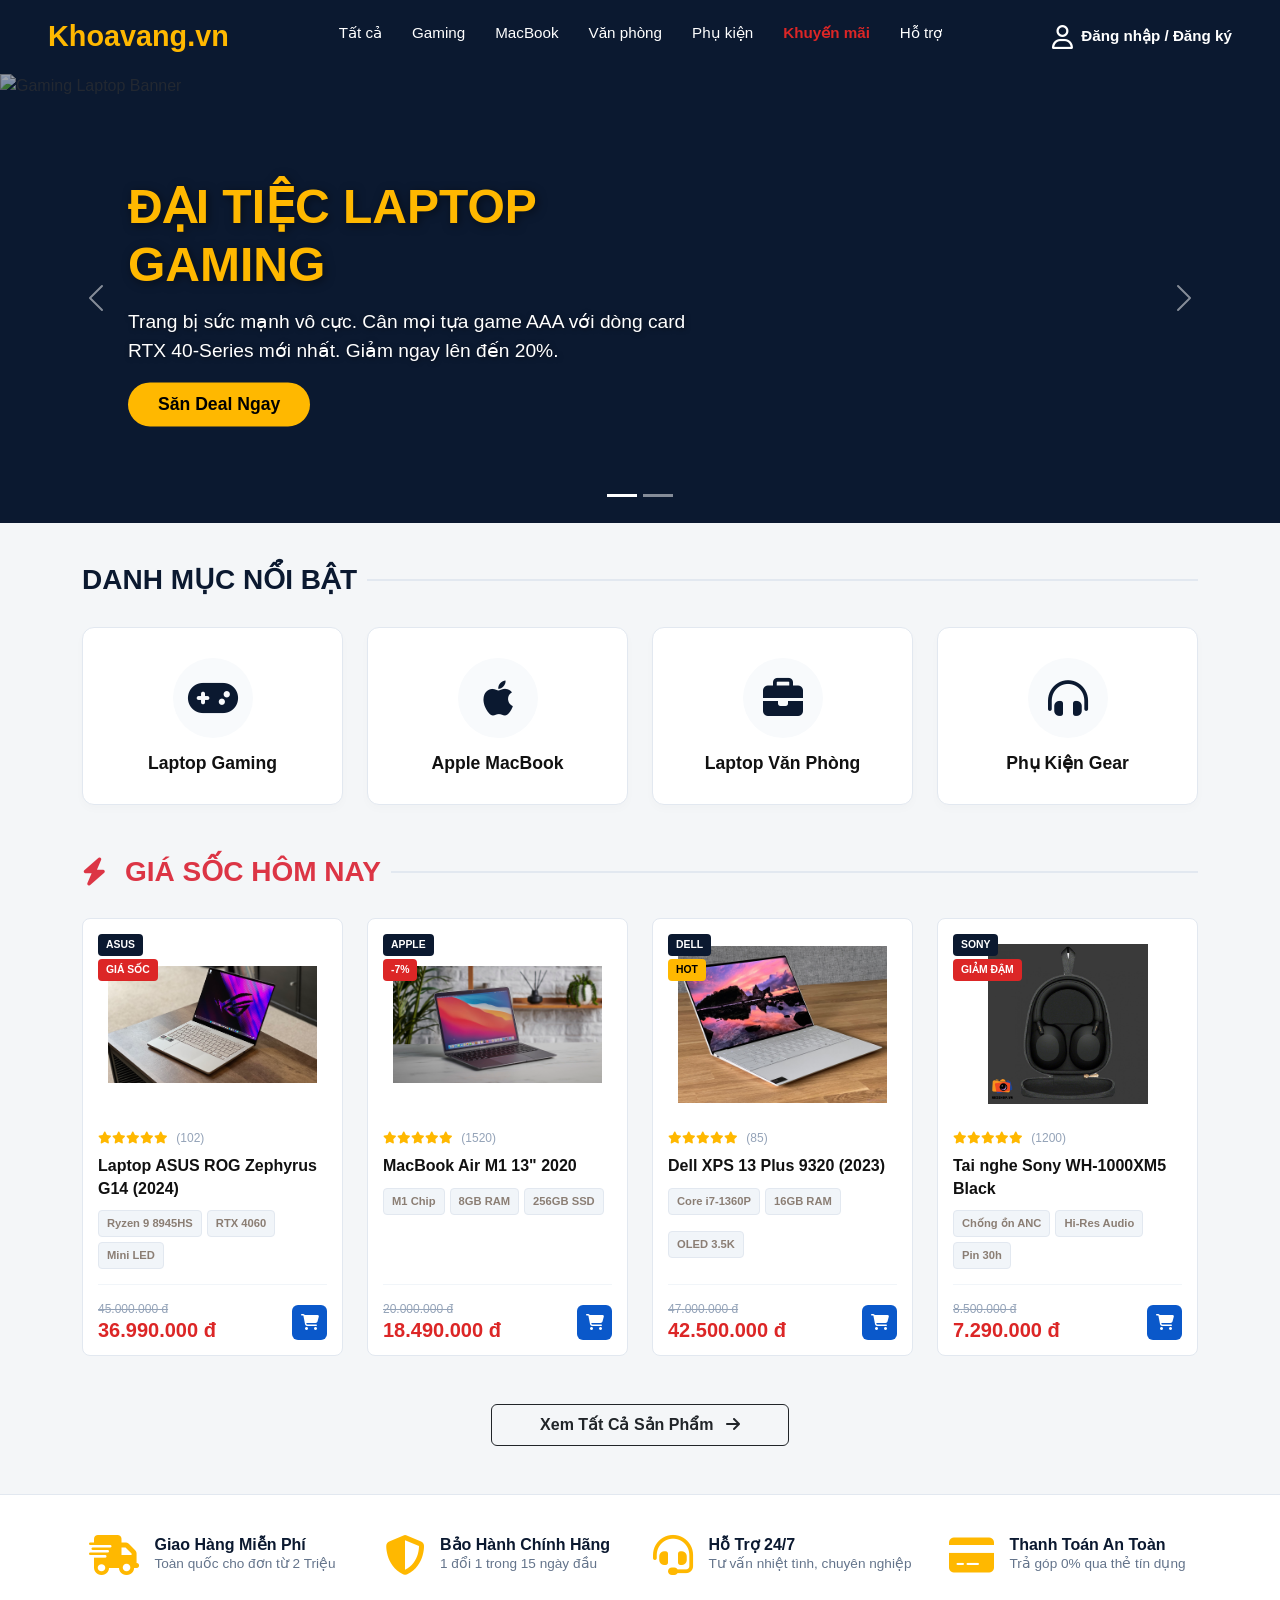
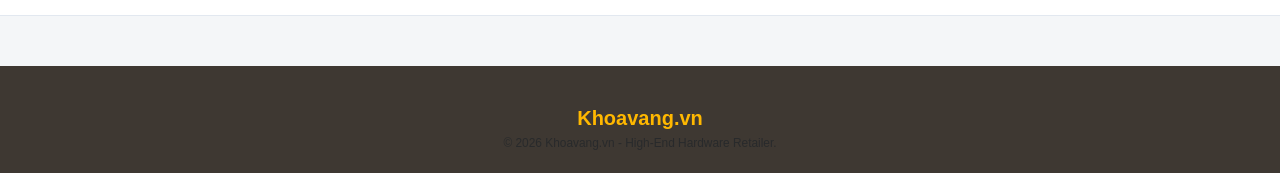
==== templates/index.html @ 19347925 "Hoan thien giao dien trang chu, danh muc, chi tiet san pham, lien he va them cau truc routes" ====
<!DOCTYPE html>
<html lang="vi">
<head>
    <meta charset="UTF-8">
    <meta name="viewport" content="width=device-width, initial-scale=1.0">
    <title>Khoavang.vn - High-End Hardware Retailer</title>
    <!-- Bootstrap 5 CSS -->
    <link href="https://cdn.jsdelivr.net/npm/bootstrap@5.3.0/dist/css/bootstrap.min.css" rel="stylesheet">
    <link rel="stylesheet" href="https://cdnjs.cloudflare.com/ajax/libs/font-awesome/6.4.0/css/all.min.css">
    <style>
        :root {
            --bg-body: #F4F6F8;
            --dark-header: #0B1930;
            --primary-yellow: #FFB800;
            --primary-blue: #0A58CA;
            --red-price: #DC2626; /* Màu đỏ */
            --border-color: #E2E8F0;
        }

        body { background-color: var(--bg-body); font-family: 'Segoe UI', Tahoma, sans-serif; color: #333; }

        /* --- HEADER --- */
        .custom-header { background-color: var(--dark-header); padding: 15px 0; position: sticky; top: 0; z-index: 1000; }
        .logo-text { color: var(--primary-yellow) !important; font-size: 1.8rem; font-weight: 900; text-decoration: none; }
        .header-links a { color: #ffffff !important; text-decoration: none; margin: 0 15px; font-weight: 500; font-size: 0.95rem; cursor: pointer; transition: 0.2s; padding-bottom: 5px; border-bottom: 2px solid transparent;}
        .header-links a:hover, .header-links a.active { color: var(--primary-yellow) !important; border-bottom: 2px solid var(--primary-yellow); }
        
        /* ========================================================================================= */
        /* [CHỈNH MÀU Ở ĐÂY]: Đổi màu chữ Khuyến mãi trên menu. 
           Đang dùng màu đỏ var(--red-price). Bạn có thể đổi thành mã màu khác (VD: #FF0000, #E11D48) */
        .header-links a.link-deal { color: var(--red-price) !important; }
        /* ========================================================================================= */

        .auth-link { color: #ffffff !important; transition: 0.2s; font-size: 0.95rem;}
        .auth-link:hover { color: var(--primary-yellow) !important; }

        /* --- SLIDER BANNER CHÍNH --- */
        .hero-carousel { margin-bottom: 40px; }
        .carousel-item { height: 450px; background-color: var(--dark-header); position: relative; }
        .carousel-item img { width: 100%; height: 100%; object-fit: cover; opacity: 0.6; }
        .carousel-caption-custom { position: absolute; top: 50%; left: 10%; transform: translateY(-50%); color: white; text-align: left; max-width: 600px; z-index: 2; }
        .carousel-caption-custom h2 { font-weight: 900; font-size: 3rem; color: var(--primary-yellow); text-transform: uppercase; margin-bottom: 15px; text-shadow: 2px 2px 10px rgba(0,0,0,0.5); }
        .carousel-caption-custom p { font-size: 1.2rem; margin-bottom: 25px; text-shadow: 1px 1px 5px rgba(0,0,0,0.5); }
        .btn-shop-now { background: var(--primary-yellow); color: #000; font-weight: 800; padding: 12px 30px; border-radius: 30px; text-decoration: none; font-size: 1.1rem; transition: 0.3s; }
        .btn-shop-now:hover { background: #e6a600; box-shadow: 0 5px 15px rgba(255,184,0,0.4); color: #000; }

        /* --- DANH MỤC NỔI BẬT --- */
        .category-section { margin-bottom: 50px; }
        .section-title { font-weight: 900; color: var(--dark-header); margin-bottom: 30px; text-transform: uppercase; display: flex; align-items: center; gap: 10px; }
        .section-title::after { content: ""; flex-grow: 1; height: 2px; background: #e2e8f0; }
        
        .cat-card { background: #fff; border: 1px solid var(--border-color); border-radius: 12px; padding: 30px 15px; text-align: center; transition: 0.3s; display: block; text-decoration: none; color: #111; box-shadow: 0 4px 10px rgba(0,0,0,0.02); }
        .cat-card:hover { transform: translateY(-5px); box-shadow: 0 10px 20px rgba(0,0,0,0.08); border-color: var(--primary-blue); color: var(--primary-blue); }
        .cat-icon { width: 80px; height: 80px; background: #F8FAFC; border-radius: 50%; display: flex; align-items: center; justify-content: center; font-size: 2.5rem; margin: 0 auto 15px auto; color: var(--dark-header); transition: 0.3s; }
        .cat-card:hover .cat-icon { background: var(--primary-blue); color: #fff; }
        .cat-name { font-weight: 800; font-size: 1.1rem; margin: 0; }

        /* --- PRODUCT CARD --- */
        .product-card { background: #fff; border: 1px solid var(--border-color); border-radius: 8px; padding: 15px; transition: all 0.3s; height: 100%; display: flex; flex-direction: column; position: relative; }
        .product-card:hover { transform: translateY(-3px); box-shadow: 0 12px 25px rgba(0,0,0,0.08); border-color: #cbd5e1; }
        .brand-tag { position: absolute; top: 15px; left: 15px; background: var(--dark-header); color: #fff; font-size: 0.65rem; font-weight: 700; padding: 3px 8px; border-radius: 4px; z-index: 2; text-transform: uppercase; }
        .promo-tag { position: absolute; top: 40px; left: 15px; font-size: 0.65rem; font-weight: 800; padding: 3px 8px; border-radius: 4px; z-index: 2; text-transform: uppercase; }
        .tag-sale { background: var(--red-price); color: #fff; }
        .tag-hot { background: var(--primary-yellow); color: #000; }
        .product-img-box { height: 180px; margin-bottom: 15px; padding: 10px; overflow: hidden; }
        .product-img-box a { display: block; width: 100%; height: 100%; }
        .product-img { width: 100%; height: 100%; object-fit: contain; transition: 0.3s; }
        .product-card:hover .product-img { transform: scale(1.05); }
        .rating { font-size: 0.75rem; color: var(--primary-yellow); margin-bottom: 8px; }
        .rating span { color: #94A3B8; margin-left: 5px; }
        .product-name { font-size: 1rem; font-weight: 800; color: #111; margin-bottom: 10px; line-height: 1.4; display: -webkit-box; -webkit-line-clamp: 2; -webkit-box-orient: vertical; overflow: hidden; text-decoration: none; }
        .product-name:hover { color: var(--primary-blue); }
        .specs-tags { display: flex; flex-wrap: wrap; gap: 5px; margin-bottom: 15px; flex-grow: 1; align-items: flex-start; }
        .specs-tags span { background: #F1F5F9; color: #8B7E74; font-size: 0.7rem; font-weight: 600; padding: 4px 8px; border-radius: 4px; border: 1px solid #E2E8F0;}
        .card-bottom { display: flex; justify-content: space-between; align-items: flex-end; border-top: 1px solid #f1f5f9; padding-top: 15px; }
        .price-box { display: flex; flex-direction: column; }
        .price-old { font-size: 0.75rem; color: #94A3B8; text-decoration: line-through; margin-bottom: 2px; }
        .price-current { font-weight: 800; color: var(--red-price); font-size: 1.25rem; line-height: 1; }
        .btn-cart-blue { background: var(--primary-blue); color: #fff; border: none; width: 35px; height: 35px; border-radius: 6px; display: flex; align-items: center; justify-content: center; transition: 0.2s; cursor: pointer;}
        .btn-cart-blue:hover { background: #084298; }

        /* Toast thông báo */
        .toast-custom { position: fixed; top: 80px; right: 20px; background: #16A34A; color: white; padding: 12px 25px; border-radius: 6px; font-weight: bold; box-shadow: 0 5px 15px rgba(0,0,0,0.2); z-index: 9999; transform: translateX(150%); transition: transform 0.3s ease-in-out; }
        .toast-custom.show { transform: translateX(0); }

        /* --- VỀ KHOAVANG & CHÍNH SÁCH --- */
        .features-section { background: #fff; padding: 40px 0; border-top: 1px solid var(--border-color); border-bottom: 1px solid var(--border-color); margin-bottom: 50px; }
        .feature-box { display: flex; align-items: center; justify-content: center; gap: 15px; }
        .feature-box i { font-size: 2.5rem; color: var(--primary-yellow); }
        .feature-box div h5 { font-weight: 800; margin: 0; font-size: 1rem; color: var(--dark-header);}
        .feature-box div p { margin: 0; font-size: 0.85rem; color: #64748B; }

        /* --- FOOTER --- */
        .footer-dark { background-color: #3E3832; color: #e5e7eb; padding: 40px 0 20px 0; font-size: 0.85rem; }
    </style>
</head>
<body>

    <!-- HEADER: ĐÃ GẮN LINK CHUYỂN TRANG SHOP KÈM THAM SỐ CAT -->
    <header class="custom-header">
        <div class="container-fluid px-4 px-lg-5 d-flex justify-content-between align-items-center">
            <a href="index.html" class="logo-text">Khoavang.vn</a>
            <div class="header-links d-none d-lg-flex" id="nav-links">
                <a href="shop.html?cat=all">Tất cả</a>
                <a href="shop.html?cat=gaming">Gaming</a>
                <a href="shop.html?cat=macbook">MacBook</a>
                <a href="shop.html?cat=office">Văn phòng</a>
                <a href="shop.html?cat=accessory">Phụ kiện</a>
                <a href="shop.html?cat=deals" class="link-deal fw-bold">Khuyến mãi</a>
                <a href="contact.html">Hỗ trợ</a> 
            </div>
            
            <div class="d-flex align-items-center">
                <a href="login.html" class="auth-link d-flex align-items-center gap-2 text-decoration-none">
                    <i class="fa-regular fa-user fs-4"></i>
                    <span class="fw-bold d-none d-sm-block">Đăng nhập / Đăng ký</span>
                </a>
            </div>
        </div>
    </header>

    <!-- TOAST THÔNG BÁO -->
    <div class="toast-custom" id="cart-toast">
        <i class="fa-solid fa-check-circle me-2"></i> Đã thêm vào giỏ hàng!
    </div>

    <!-- CAROUSEL BANNERS -->
    <div id="heroCarousel" class="carousel slide hero-carousel" data-bs-ride="carousel">
        <div class="carousel-indicators">
            <button type="button" data-bs-target="#heroCarousel" data-bs-slide-to="0" class="active"></button>
            <button type="button" data-bs-target="#heroCarousel" data-bs-slide-to="1"></button>
        </div>
        <div class="carousel-inner">
            <div class="carousel-item active">
                <img src="https://images.unsplash.com/photo-1598550476439-6847785fcea6?q=80&w=2000&auto=format&fit=crop" alt="Gaming Laptop Banner">
                <div class="carousel-caption-custom">
                    <h2>Đại Tiệc Laptop Gaming</h2>
                    <p>Trang bị sức mạnh vô cực. Cân mọi tựa game AAA với dòng card RTX 40-Series mới nhất. Giảm ngay lên đến 20%.</p>
                    <a href="shop.html?cat=deals" class="btn-shop-now">Săn Deal Ngay</a>
                </div>
            </div>
            <div class="carousel-item">
                <img src="https://images.unsplash.com/photo-1611186871348-b1ce696e52c9?q=80&w=2000&auto=format&fit=crop" alt="MacBook Banner">
                <div class="carousel-caption-custom">
                    <h2>Khai Phóng Đam Mê Sáng Tạo</h2>
                    <p>Sở hữu MacBook Pro M3 Max và các dòng máy trạm cao cấp dành cho doanh nhân và dân thiết kế chuyên nghiệp.</p>
                    <a href="shop.html?cat=macbook" class="btn-shop-now">Xem Chi Tiết</a>
                </div>
            </div>
        </div>
        <button class="carousel-control-prev" type="button" data-bs-target="#heroCarousel" data-bs-slide="prev">
            <span class="carousel-control-prev-icon"></span>
        </button>
        <button class="carousel-control-next" type="button" data-bs-target="#heroCarousel" data-bs-slide="next">
            <span class="carousel-control-next-icon"></span>
        </button>
    </div>

    <div class="container mb-5">
        
        <!-- DANH MỤC NỔI BẬT: ĐÃ GẮN LINK CHUYỂN TRANG -->
        <div class="category-section">
            <h3 class="section-title">Danh Mục Nổi Bật</h3>
            <div class="row g-4">
                <div class="col-6 col-md-3">
                    <a href="shop.html?cat=gaming" class="cat-card">
                        <div class="cat-icon"><i class="fa-solid fa-gamepad"></i></div>
                        <h4 class="cat-name">Laptop Gaming</h4>
                    </a>
                </div>
                <div class="col-6 col-md-3">
                    <a href="shop.html?cat=macbook" class="cat-card">
                        <div class="cat-icon"><i class="fa-brands fa-apple"></i></div>
                        <h4 class="cat-name">Apple MacBook</h4>
                    </a>
                </div>
                <div class="col-6 col-md-3">
                    <a href="shop.html?cat=office" class="cat-card">
                        <div class="cat-icon"><i class="fa-solid fa-briefcase"></i></div>
                        <h4 class="cat-name">Laptop Văn Phòng</h4>
                    </a>
                </div>
                <div class="col-6 col-md-3">
                    <a href="shop.html?cat=accessory" class="cat-card">
                        <div class="cat-icon"><i class="fa-solid fa-headphones-simple"></i></div>
                        <h4 class="cat-name">Phụ Kiện Gear</h4>
                    </a>
                </div>
            </div>
        </div>

        <!-- SẢN PHẨM KHUYẾN MÃI -->
        <div class="hot-deals-section">
            <h3 class="section-title text-danger"><i class="fa-solid fa-bolt me-2"></i> Giá Sốc Hôm Nay</h3>
            <div class="row row-cols-1 row-cols-sm-2 row-cols-md-3 row-cols-xl-4 g-4" id="home-deals-grid">
                <!-- Javascript sẽ tự động điền 4 sản phẩm hot vào đây -->
            </div>
            
            <div class="text-center mt-5">
                <a href="shop.html?cat=all" class="btn btn-outline-dark fw-bold px-5 py-2">Xem Tất Cả Sản Phẩm <i class="fa-solid fa-arrow-right ms-2"></i></a>
            </div>
        </div>

    </div>

    <!-- CAM KẾT / CHÍNH SÁCH -->
    <div class="features-section">
        <div class="container">
            <div class="row g-4">
                <div class="col-md-3">
                    <div class="feature-box">
                        <i class="fa-solid fa-truck-fast"></i>
                        <div>
                            <h5>Giao Hàng Miễn Phí</h5>
                            <p>Toàn quốc cho đơn từ 2 Triệu</p>
                        </div>
                    </div>
                </div>
                <div class="col-md-3">
                    <div class="feature-box">
                        <i class="fa-solid fa-shield-halved"></i>
                        <div>
                            <h5>Bảo Hành Chính Hãng</h5>
                            <p>1 đổi 1 trong 15 ngày đầu</p>
                        </div>
                    </div>
                </div>
                <div class="col-md-3">
                    <div class="feature-box">
                        <i class="fa-solid fa-headset"></i>
                        <div>
                            <h5>Hỗ Trợ 24/7</h5>
                            <p>Tư vấn nhiệt tình, chuyên nghiệp</p>
                        </div>
                    </div>
                </div>
                <div class="col-md-3">
                    <div class="feature-box">
                        <i class="fa-solid fa-credit-card"></i>
                        <div>
                            <h5>Thanh Toán An Toàn</h5>
                            <p>Trả góp 0% qua thẻ tín dụng</p>
                        </div>
                    </div>
                </div>
            </div>
        </div>
    </div>

    <!-- FOOTER -->
    <footer class="footer-dark text-center">
        <div class="container">
            <h5 style="color: var(--primary-yellow); font-weight: 800; margin-bottom: 5px;">Khoavang.vn</h5>
            <p class="small text-muted mb-0">© 2026 Khoavang.vn - High-End Hardware Retailer.</p>
        </div>
    </footer>

    <!-- Bootstrap JS -->
    <script src="https://cdn.jsdelivr.net/npm/bootstrap@5.3.0/dist/js/bootstrap.bundle.min.js"></script>

    <!-- SCRIPT -->
    <script>
        const homeFeaturedProducts = [
            { id: 2, brand: 'ASUS', name: 'Laptop ASUS ROG Zephyrus G14 (2024)', img: 'rogg14.jpg', price: 36990000, oldPrice: 45000000, specs: ['Ryzen 9 8945HS', 'RTX 4060', 'Mini LED'], rating: 5, reviews: 102, tagClass: 'tag-sale', tagText: 'GIÁ SỐC' },
            { id: 10, brand: 'Apple', name: 'MacBook Air M1 13" 2020', img: 'mac-air-m1.jpg', price: 18490000, oldPrice: 20000000, specs: ['M1 Chip', '8GB RAM', '256GB SSD'], rating: 5, reviews: 1520, tagClass: 'tag-sale', tagText: '-7%' },
            { id: 14, brand: 'Dell', name: 'Dell XPS 13 Plus 9320 (2023)', img: 'dell-xps13.jpg', price: 42500000, oldPrice: 47000000, specs: ['Core i7-1360P', '16GB RAM', 'OLED 3.5K'], rating: 5, reviews: 85, tagClass: 'tag-hot', tagText: 'HOT' },
            { id: 28, brand: 'Sony', name: 'Tai nghe Sony WH-1000XM5 Black', img: 'sonyWH.jpg', price: 7290000, oldPrice: 8500000, specs: ['Chống ồn ANC', 'Hi-Res Audio', 'Pin 30h'], rating: 5, reviews: 1200, tagClass: 'tag-sale', tagText: 'GIẢM ĐẬM' }
        ];

        function renderHomeDeals() {
            const grid = document.getElementById('home-deals-grid');
            grid.innerHTML = '';

            homeFeaturedProducts.forEach(p => {
                let specsHTML = p.specs.map(s => `<span>${s}</span>`).join('');
                let oldPriceHTML = p.oldPrice ? `<div class="price-old">${p.oldPrice.toLocaleString('vi-VN')} đ</div>` : '<div class="price-old" style="visibility:hidden">0 đ</div>';
                
                let cardHTML = `
                    <div class="col">
                        <div class="product-card">
                            <div class="brand-tag">${p.brand}</div>
                            <div class="promo-tag ${p.tagClass}">${p.tagText}</div>
                            <div class="product-img-box">
                                <a href="product-detail.html?id=${p.id}">
                                    <img src="/static/img/${p.img}" class="product-img" alt="${p.name}">
                                </a>
                            </div>
                            <div class="rating">
                                <i class="fa-solid fa-star"></i><i class="fa-solid fa-star"></i><i class="fa-solid fa-star"></i><i class="fa-solid fa-star"></i><i class="fa-solid fa-star"></i>
                                <span>(${p.reviews})</span>
                            </div>
                            <a href="product-detail.html?id=${p.id}" class="product-name">${p.name}</a>
                            <div class="specs-tags">${specsHTML}</div>
                            <div class="card-bottom">
                                <div class="price-box">
                                    ${oldPriceHTML}
                                    <div class="price-current">${p.price.toLocaleString('vi-VN')} đ</div>
                                </div>
                                <button class="btn-cart-blue" title="Thêm vào giỏ hàng" onclick="addFromHome(${p.id})"><i class="fa-solid fa-cart-shopping"></i></button>
                            </div>
                        </div>
                    </div>
                `;
                grid.innerHTML += cardHTML;
            });
        }

        window.onload = function() {
            renderHomeDeals();
        };
    </script>
</body>
</html>
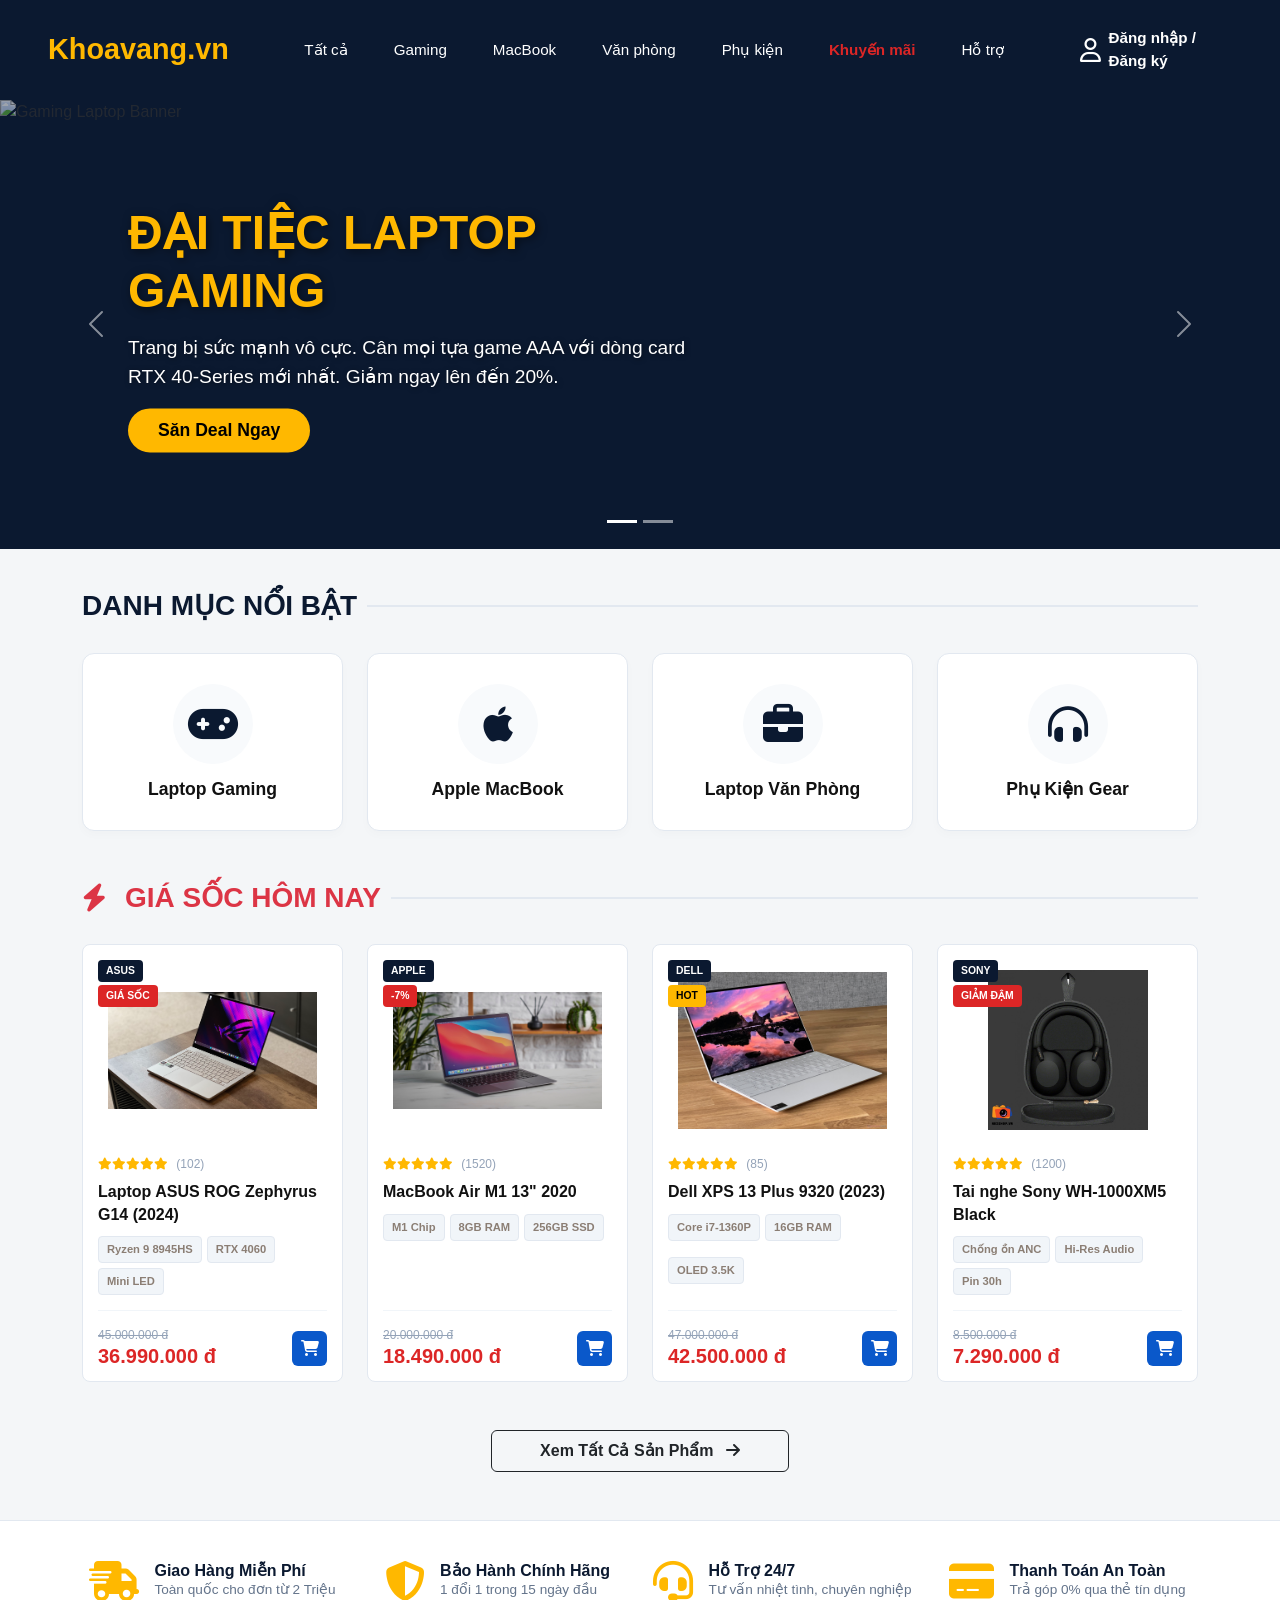
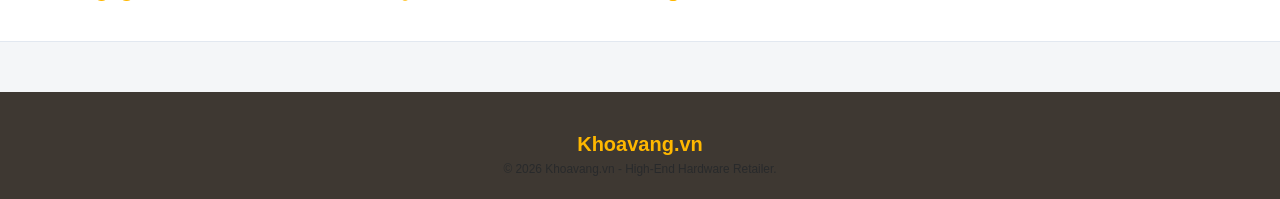
==== commit c5db86a7: "Initial commit - Đẩy code lần đầu" ====
--- a/templates/index.html
+++ b/templates/index.html
@@ -4,7 +4,6 @@
     <meta charset="UTF-8">
     <meta name="viewport" content="width=device-width, initial-scale=1.0">
     <title>Khoavang.vn - High-End Hardware Retailer</title>
-    <!-- Bootstrap 5 CSS -->
     <link href="https://cdn.jsdelivr.net/npm/bootstrap@5.3.0/dist/css/bootstrap.min.css" rel="stylesheet">
     <link rel="stylesheet" href="https://cdnjs.cloudflare.com/ajax/libs/font-awesome/6.4.0/css/all.min.css">
     <style>
@@ -25,14 +24,22 @@
         .header-links a { color: #ffffff !important; text-decoration: none; margin: 0 15px; font-weight: 500; font-size: 0.95rem; cursor: pointer; transition: 0.2s; padding-bottom: 5px; border-bottom: 2px solid transparent;}
         .header-links a:hover, .header-links a.active { color: var(--primary-yellow) !important; border-bottom: 2px solid var(--primary-yellow); }
         
-        /* ========================================================================================= */
-        /* [CHỈNH MÀU Ở ĐÂY]: Đổi màu chữ Khuyến mãi trên menu. 
-           Đang dùng màu đỏ var(--red-price). Bạn có thể đổi thành mã màu khác (VD: #FF0000, #E11D48) */
+        /* [CHỈNH MÀU Ở ĐÂY]: Đổi màu chữ Khuyến mãi trên menu */
         .header-links a.link-deal { color: var(--red-price) !important; }
-        /* ========================================================================================= */
 
         .auth-link { color: #ffffff !important; transition: 0.2s; font-size: 0.95rem;}
         .auth-link:hover { color: var(--primary-yellow) !important; }
+
+        /* --- CSS CHO MENU TRƯỢT (OFFCANVAS) TRÊN MOBILE --- */
+        @media (max-width: 991px) {
+            /* Giới hạn độ rộng của menu trượt ở mức 60% màn hình */
+            .offcanvas.offcanvas-end {
+                width: 60% !important; /* Bạn có thể đổi thành 50% hoặc 250px tùy ý thích */
+            }
+            
+            .header-links a { margin: 10px 0; padding-bottom: 5px; display: block; font-size: 1.1rem; border-bottom: 1px solid rgba(255,255,255,0.05);}
+            .header-links a:hover, .header-links a.active { border-bottom: 1px solid var(--primary-yellow); color: var(--primary-yellow) !important; }
+        }
 
         /* --- SLIDER BANNER CHÍNH --- */
         .hero-carousel { margin-bottom: 40px; }
@@ -96,35 +103,46 @@
 </head>
 <body>
 
-    <!-- HEADER: ĐÃ GẮN LINK CHUYỂN TRANG SHOP KÈM THAM SỐ CAT -->
     <header class="custom-header">
-        <div class="container-fluid px-4 px-lg-5 d-flex justify-content-between align-items-center">
-            <a href="index.html" class="logo-text">Khoavang.vn</a>
-            <div class="header-links d-none d-lg-flex" id="nav-links">
-                <a href="shop.html?cat=all">Tất cả</a>
-                <a href="shop.html?cat=gaming">Gaming</a>
-                <a href="shop.html?cat=macbook">MacBook</a>
-                <a href="shop.html?cat=office">Văn phòng</a>
-                <a href="shop.html?cat=accessory">Phụ kiện</a>
-                <a href="shop.html?cat=deals" class="link-deal fw-bold">Khuyến mãi</a>
-                <a href="contact.html">Hỗ trợ</a> 
-            </div>
+        <nav class="navbar navbar-expand-lg navbar-dark container-fluid px-4 px-lg-5">
+            <a href="index.html" class="navbar-brand logo-text m-0">Khoavang.vn</a>
             
-            <div class="d-flex align-items-center">
-                <a href="login.html" class="auth-link d-flex align-items-center gap-2 text-decoration-none">
-                    <i class="fa-regular fa-user fs-4"></i>
-                    <span class="fw-bold d-none d-sm-block">Đăng nhập / Đăng ký</span>
-                </a>
-            </div>
-        </div>
+            <button class="navbar-toggler border-0" type="button" data-bs-toggle="offcanvas" data-bs-target="#offcanvasRightMenu" aria-controls="offcanvasRightMenu" aria-expanded="false" aria-label="Toggle navigation">
+                <span class="navbar-toggler-icon"></span>
+            </button>
+            
+            <div class="offcanvas offcanvas-end" tabindex="-1" id="offcanvasRightMenu" aria-labelledby="offcanvasRightMenuLabel" style="background-color: var(--dark-header);">
+                <div class="offcanvas-header border-bottom border-secondary d-lg-none">
+                    <h5 class="offcanvas-title logo-text m-0" id="offcanvasRightMenuLabel">Khoavang.vn</h5>
+                    <button type="button" class="btn-close btn-close-white" data-bs-dismiss="offcanvas" aria-label="Close"></button>
+                </div>
+                
+                <div class="offcanvas-body align-items-center">
+                    <div class="header-links navbar-nav mx-auto text-start gap-1 gap-lg-0 w-100 justify-content-lg-center mt-3 mt-lg-0">
+                        <a href="shop.html?cat=all" class="nav-link">Tất cả</a>
+                        <a href="shop.html?cat=gaming" class="nav-link">Gaming</a>
+                        <a href="shop.html?cat=macbook" class="nav-link">MacBook</a>
+                        <a href="shop.html?cat=office" class="nav-link">Văn phòng</a>
+                        <a href="shop.html?cat=accessory" class="nav-link">Phụ kiện</a>
+                        <a href="shop.html?cat=deals" class="nav-link link-deal fw-bold">Khuyến mãi</a>
+                        <a href="contact.html" class="nav-link">Hỗ trợ</a> 
+                    </div>
+                    
+                    <div class="d-flex justify-content-start justify-content-lg-end mt-4 mt-lg-0 pb-3 pb-lg-0">
+                        <a href="login.html" class="auth-link d-flex align-items-center gap-2 text-decoration-none">
+                            <i class="fa-regular fa-user fs-4"></i>
+                            <span class="fw-bold">Đăng nhập / Đăng ký</span>
+                        </a>
+                    </div>
+                </div>
+            </div>
+        </nav>
     </header>
 
-    <!-- TOAST THÔNG BÁO -->
     <div class="toast-custom" id="cart-toast">
         <i class="fa-solid fa-check-circle me-2"></i> Đã thêm vào giỏ hàng!
     </div>
 
-    <!-- CAROUSEL BANNERS -->
     <div id="heroCarousel" class="carousel slide hero-carousel" data-bs-ride="carousel">
         <div class="carousel-indicators">
             <button type="button" data-bs-target="#heroCarousel" data-bs-slide-to="0" class="active"></button>
@@ -158,7 +176,6 @@
 
     <div class="container mb-5">
         
-        <!-- DANH MỤC NỔI BẬT: ĐÃ GẮN LINK CHUYỂN TRANG -->
         <div class="category-section">
             <h3 class="section-title">Danh Mục Nổi Bật</h3>
             <div class="row g-4">
@@ -189,12 +206,10 @@
             </div>
         </div>
 
-        <!-- SẢN PHẨM KHUYẾN MÃI -->
         <div class="hot-deals-section">
             <h3 class="section-title text-danger"><i class="fa-solid fa-bolt me-2"></i> Giá Sốc Hôm Nay</h3>
             <div class="row row-cols-1 row-cols-sm-2 row-cols-md-3 row-cols-xl-4 g-4" id="home-deals-grid">
-                <!-- Javascript sẽ tự động điền 4 sản phẩm hot vào đây -->
-            </div>
+                </div>
             
             <div class="text-center mt-5">
                 <a href="shop.html?cat=all" class="btn btn-outline-dark fw-bold px-5 py-2">Xem Tất Cả Sản Phẩm <i class="fa-solid fa-arrow-right ms-2"></i></a>
@@ -203,7 +218,6 @@
 
     </div>
 
-    <!-- CAM KẾT / CHÍNH SÁCH -->
     <div class="features-section">
         <div class="container">
             <div class="row g-4">
@@ -247,7 +261,6 @@
         </div>
     </div>
 
-    <!-- FOOTER -->
     <footer class="footer-dark text-center">
         <div class="container">
             <h5 style="color: var(--primary-yellow); font-weight: 800; margin-bottom: 5px;">Khoavang.vn</h5>
@@ -255,10 +268,8 @@
         </div>
     </footer>
 
-    <!-- Bootstrap JS -->
     <script src="https://cdn.jsdelivr.net/npm/bootstrap@5.3.0/dist/js/bootstrap.bundle.min.js"></script>
 
-    <!-- SCRIPT -->
     <script>
         const homeFeaturedProducts = [
             { id: 2, brand: 'ASUS', name: 'Laptop ASUS ROG Zephyrus G14 (2024)', img: 'rogg14.jpg', price: 36990000, oldPrice: 45000000, specs: ['Ryzen 9 8945HS', 'RTX 4060', 'Mini LED'], rating: 5, reviews: 102, tagClass: 'tag-sale', tagText: 'GIÁ SỐC' },
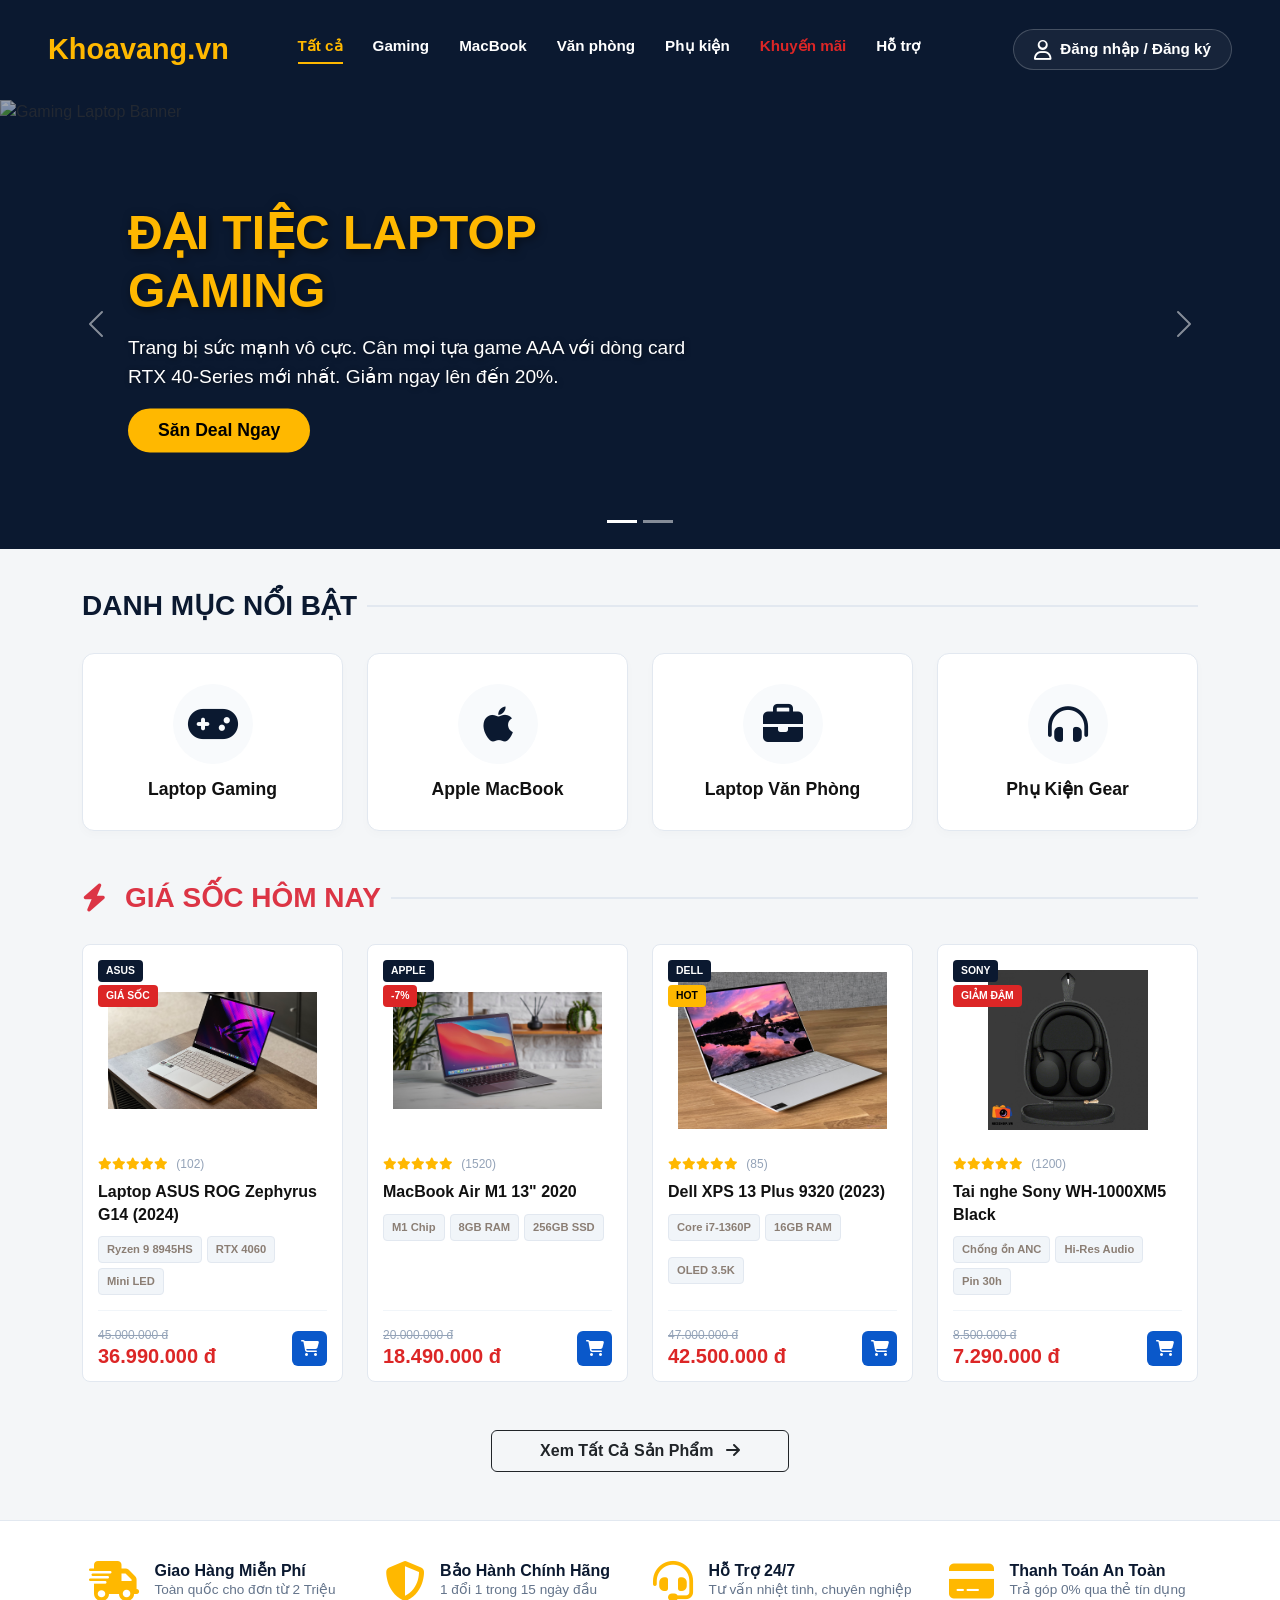
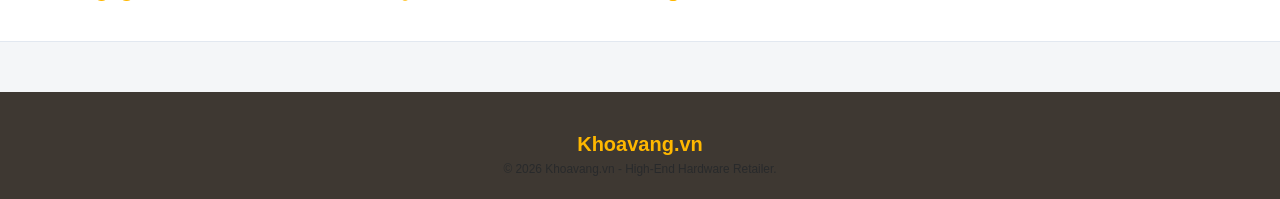
==== commit b3c7f2cb: "Khoi tao du an ban dau" ====
--- a/templates/index.html
+++ b/templates/index.html
@@ -12,33 +12,90 @@
             --dark-header: #0B1930;
             --primary-yellow: #FFB800;
             --primary-blue: #0A58CA;
-            --red-price: #DC2626; /* Màu đỏ */
+            --red-price: #DC2626; 
             --border-color: #E2E8F0;
         }
 
+        
         body { background-color: var(--bg-body); font-family: 'Segoe UI', Tahoma, sans-serif; color: #333; }
 
         /* --- HEADER --- */
         .custom-header { background-color: var(--dark-header); padding: 15px 0; position: sticky; top: 0; z-index: 1000; }
         .logo-text { color: var(--primary-yellow) !important; font-size: 1.8rem; font-weight: 900; text-decoration: none; }
-        .header-links a { color: #ffffff !important; text-decoration: none; margin: 0 15px; font-weight: 500; font-size: 0.95rem; cursor: pointer; transition: 0.2s; padding-bottom: 5px; border-bottom: 2px solid transparent;}
+        
+        /* GIAO DIỆN PC: Chống rớt dòng, dàn ngang */
+        .header-links a { 
+            color: #ffffff !important; 
+            text-decoration: none; 
+            margin: 0 15px; 
+            font-weight: 600; 
+            font-size: 0.95rem; 
+            cursor: pointer; 
+            transition: 0.2s; 
+            padding-bottom: 5px; 
+            border-bottom: 2px solid transparent;
+            white-space: nowrap !important; 
+        }
+        
         .header-links a:hover, .header-links a.active { color: var(--primary-yellow) !important; border-bottom: 2px solid var(--primary-yellow); }
-        
-        /* [CHỈNH MÀU Ở ĐÂY]: Đổi màu chữ Khuyến mãi trên menu */
         .header-links a.link-deal { color: var(--red-price) !important; }
 
-        .auth-link { color: #ffffff !important; transition: 0.2s; font-size: 0.95rem;}
-        .auth-link:hover { color: var(--primary-yellow) !important; }
-
-        /* --- CSS CHO MENU TRƯỢT (OFFCANVAS) TRÊN MOBILE --- */
+        /* --- NÚT ĐĂNG NHẬP --- */
+        .auth-btn { 
+            color: #ffffff !important; 
+            font-size: 0.95rem;
+            border: 1px solid rgba(255, 255, 255, 0.2);
+            padding: 8px 20px;
+            border-radius: 50px;
+            background: rgba(255, 255, 255, 0.05);
+            white-space: nowrap; 
+            transition: all 0.3s ease;
+        }
+        .auth-btn:hover { 
+            color: var(--primary-yellow) !important; 
+            border-color: var(--primary-yellow);
+            background: rgba(255, 184, 0, 0.1);
+            transform: translateY(-2px); 
+            box-shadow: 0 4px 12px rgba(255, 184, 0, 0.15);
+        }
+
+        /* =========================================================
+           ĐÃ FIX: CSS CHO MENU TRƯỢT (OFFCANVAS) TRÊN MOBILE 
+           Giống hệt cấu trúc của shop.html (Căn trái, tràn viền)
+           ========================================================= */
         @media (max-width: 991px) {
-            /* Giới hạn độ rộng của menu trượt ở mức 60% màn hình */
             .offcanvas.offcanvas-end {
-                width: 60% !important; /* Bạn có thể đổi thành 50% hoặc 250px tùy ý thích */
+                width: 280px !important; 
+            }
+            .offcanvas-body {
+                padding: 15px 25px !important; /* Căn lề 2 bên cho đẹp */
+            }
+            .header-links {
+                width: 100%; /* Đảm bảo menu chiếm full chiều ngang */
+            }
+            .header-links a { 
+                margin: 0 !important; /* Xóa margin cũ của PC */
+                padding: 15px 0 !important; /* Tăng khoảng cách trên dưới để dễ bấm */
+                display: block; 
+                width: 100%; 
+                text-align: left !important; /* Ép chữ canh trái */
+                font-size: 1.05rem; 
+                border-bottom: 1px solid rgba(255,255,255,0.05) !important; /* Vạch kẻ mỏng phân cách */
+                white-space: normal !important; 
+            }
+            .header-links a:hover, .header-links a.active { 
+                color: var(--primary-yellow) !important; 
+                /* Xóa gạch chân màu vàng dày của PC, chỉ đổi màu chữ cho tinh tế */
             }
             
-            .header-links a { margin: 10px 0; padding-bottom: 5px; display: block; font-size: 1.1rem; border-bottom: 1px solid rgba(255,255,255,0.05);}
-            .header-links a:hover, .header-links a.active { border-bottom: 1px solid var(--primary-yellow); color: var(--primary-yellow) !important; }
+            .auth-btn { 
+                justify-content: center; 
+                width: 100%; 
+                white-space: normal; 
+                font-size: 1rem; 
+                padding: 12px; 
+                margin-top: 20px; 
+            } 
         }
 
         /* --- SLIDER BANNER CHÍNH --- */
@@ -117,20 +174,21 @@
                     <button type="button" class="btn-close btn-close-white" data-bs-dismiss="offcanvas" aria-label="Close"></button>
                 </div>
                 
-                <div class="offcanvas-body align-items-center">
-                    <div class="header-links navbar-nav mx-auto text-start gap-1 gap-lg-0 w-100 justify-content-lg-center mt-3 mt-lg-0">
-                        <a href="shop.html?cat=all" class="nav-link">Tất cả</a>
-                        <a href="shop.html?cat=gaming" class="nav-link">Gaming</a>
-                        <a href="shop.html?cat=macbook" class="nav-link">MacBook</a>
-                        <a href="shop.html?cat=office" class="nav-link">Văn phòng</a>
-                        <a href="shop.html?cat=accessory" class="nav-link">Phụ kiện</a>
-                        <a href="shop.html?cat=deals" class="nav-link link-deal fw-bold">Khuyến mãi</a>
-                        <a href="contact.html" class="nav-link">Hỗ trợ</a> 
-                    </div>
+                <div class="offcanvas-body d-flex flex-column flex-lg-row align-items-lg-center w-100">
                     
-                    <div class="d-flex justify-content-start justify-content-lg-end mt-4 mt-lg-0 pb-3 pb-lg-0">
-                        <a href="login.html" class="auth-link d-flex align-items-center gap-2 text-decoration-none">
-                            <i class="fa-regular fa-user fs-4"></i>
+                    <div class="header-links w-100 d-flex flex-column flex-lg-row mx-auto text-start justify-content-lg-center mt-3 mt-lg-0">
+                        <a href="shop.html?cat=all" class="active">Tất cả</a>
+                        <a href="shop.html?cat=gaming">Gaming</a>
+                        <a href="shop.html?cat=macbook">MacBook</a>
+                        <a href="shop.html?cat=office">Văn phòng</a>
+                        <a href="shop.html?cat=accessory">Phụ kiện</a>
+                        <a href="shop.html?cat=deals" class="link-deal fw-bold">Khuyến mãi</a>
+                        <a href="contact.html">Hỗ trợ</a> 
+                    </div>
+                    
+                    <div class="d-flex justify-content-center justify-content-lg-end mt-4 mt-lg-0 pb-3 pb-lg-0 ms-lg-4">
+                        <a href="login.html" class="auth-btn d-flex align-items-center gap-2 text-decoration-none">
+                            <i class="fa-regular fa-user fs-5"></i>
                             <span class="fw-bold">Đăng nhập / Đăng ký</span>
                         </a>
                     </div>
@@ -269,6 +327,8 @@
     </footer>
 
     <script src="https://cdn.jsdelivr.net/npm/bootstrap@5.3.0/dist/js/bootstrap.bundle.min.js"></script>
+    
+    <script src="/static/js/main.js"></script>
 
     <script>
         const homeFeaturedProducts = [
@@ -307,7 +367,7 @@
                                     ${oldPriceHTML}
                                     <div class="price-current">${p.price.toLocaleString('vi-VN')} đ</div>
                                 </div>
-                                <button class="btn-cart-blue" title="Thêm vào giỏ hàng" onclick="addFromHome(${p.id})"><i class="fa-solid fa-cart-shopping"></i></button>
+                                <button class="btn-cart-blue" title="Thêm vào giỏ hàng" onclick="addToCart(${p.id})"><i class="fa-solid fa-cart-shopping"></i></button>
                             </div>
                         </div>
                     </div>
@@ -318,7 +378,8 @@
 
         window.onload = function() {
             renderHomeDeals();
+            if(typeof updateCartBadge === 'function') updateCartBadge();
         };
     </script>
 </body>
-</html>+</html>
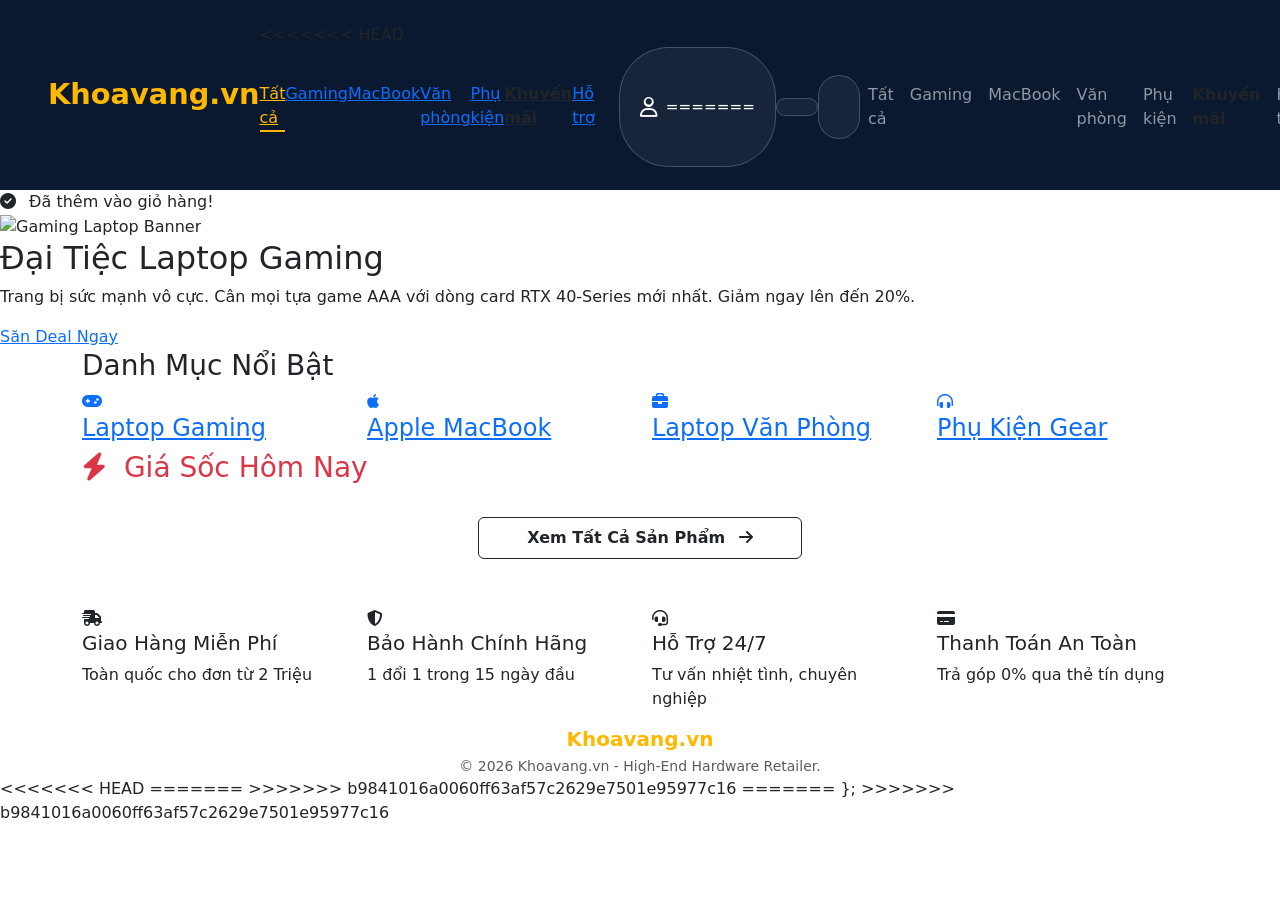
==== commit 4823a081: "Mô tả những gì bạn vừa sửa" ====
--- a/templates/index.html
+++ b/templates/index.html
@@ -12,16 +12,24 @@
             --dark-header: #0B1930;
             --primary-yellow: #FFB800;
             --primary-blue: #0A58CA;
+<<<<<<< HEAD
             --red-price: #DC2626; 
             --border-color: #E2E8F0;
         }
 
         
+=======
+            --red-price: #DC2626; /* Màu đỏ */
+            --border-color: #E2E8F0;
+        }
+
+>>>>>>> b9841016a0060ff63af57c2629e7501e95977c16
         body { background-color: var(--bg-body); font-family: 'Segoe UI', Tahoma, sans-serif; color: #333; }
 
         /* --- HEADER --- */
         .custom-header { background-color: var(--dark-header); padding: 15px 0; position: sticky; top: 0; z-index: 1000; }
         .logo-text { color: var(--primary-yellow) !important; font-size: 1.8rem; font-weight: 900; text-decoration: none; }
+<<<<<<< HEAD
         
         /* GIAO DIỆN PC: Chống rớt dòng, dàn ngang */
         .header-links a { 
@@ -96,6 +104,26 @@
                 padding: 12px; 
                 margin-top: 20px; 
             } 
+=======
+        .header-links a { color: #ffffff !important; text-decoration: none; margin: 0 15px; font-weight: 500; font-size: 0.95rem; cursor: pointer; transition: 0.2s; padding-bottom: 5px; border-bottom: 2px solid transparent;}
+        .header-links a:hover, .header-links a.active { color: var(--primary-yellow) !important; border-bottom: 2px solid var(--primary-yellow); }
+        
+        /* [CHỈNH MÀU Ở ĐÂY]: Đổi màu chữ Khuyến mãi trên menu */
+        .header-links a.link-deal { color: var(--red-price) !important; }
+
+        .auth-link { color: #ffffff !important; transition: 0.2s; font-size: 0.95rem;}
+        .auth-link:hover { color: var(--primary-yellow) !important; }
+
+        /* --- CSS CHO MENU TRƯỢT (OFFCANVAS) TRÊN MOBILE --- */
+        @media (max-width: 991px) {
+            /* Giới hạn độ rộng của menu trượt ở mức 60% màn hình */
+            .offcanvas.offcanvas-end {
+                width: 60% !important; /* Bạn có thể đổi thành 50% hoặc 250px tùy ý thích */
+            }
+            
+            .header-links a { margin: 10px 0; padding-bottom: 5px; display: block; font-size: 1.1rem; border-bottom: 1px solid rgba(255,255,255,0.05);}
+            .header-links a:hover, .header-links a.active { border-bottom: 1px solid var(--primary-yellow); color: var(--primary-yellow) !important; }
+>>>>>>> b9841016a0060ff63af57c2629e7501e95977c16
         }
 
         /* --- SLIDER BANNER CHÍNH --- */
@@ -174,6 +202,7 @@
                     <button type="button" class="btn-close btn-close-white" data-bs-dismiss="offcanvas" aria-label="Close"></button>
                 </div>
                 
+<<<<<<< HEAD
                 <div class="offcanvas-body d-flex flex-column flex-lg-row align-items-lg-center w-100">
                     
                     <div class="header-links w-100 d-flex flex-column flex-lg-row mx-auto text-start justify-content-lg-center mt-3 mt-lg-0">
@@ -189,6 +218,22 @@
                     <div class="d-flex justify-content-center justify-content-lg-end mt-4 mt-lg-0 pb-3 pb-lg-0 ms-lg-4">
                         <a href="login.html" class="auth-btn d-flex align-items-center gap-2 text-decoration-none">
                             <i class="fa-regular fa-user fs-5"></i>
+=======
+                <div class="offcanvas-body align-items-center">
+                    <div class="header-links navbar-nav mx-auto text-start gap-1 gap-lg-0 w-100 justify-content-lg-center mt-3 mt-lg-0">
+                        <a href="shop.html?cat=all" class="nav-link">Tất cả</a>
+                        <a href="shop.html?cat=gaming" class="nav-link">Gaming</a>
+                        <a href="shop.html?cat=macbook" class="nav-link">MacBook</a>
+                        <a href="shop.html?cat=office" class="nav-link">Văn phòng</a>
+                        <a href="shop.html?cat=accessory" class="nav-link">Phụ kiện</a>
+                        <a href="shop.html?cat=deals" class="nav-link link-deal fw-bold">Khuyến mãi</a>
+                        <a href="contact.html" class="nav-link">Hỗ trợ</a> 
+                    </div>
+                    
+                    <div class="d-flex justify-content-start justify-content-lg-end mt-4 mt-lg-0 pb-3 pb-lg-0">
+                        <a href="login.html" class="auth-link d-flex align-items-center gap-2 text-decoration-none">
+                            <i class="fa-regular fa-user fs-4"></i>
+>>>>>>> b9841016a0060ff63af57c2629e7501e95977c16
                             <span class="fw-bold">Đăng nhập / Đăng ký</span>
                         </a>
                     </div>
@@ -327,8 +372,11 @@
     </footer>
 
     <script src="https://cdn.jsdelivr.net/npm/bootstrap@5.3.0/dist/js/bootstrap.bundle.min.js"></script>
+<<<<<<< HEAD
     
     <script src="/static/js/main.js"></script>
+=======
+>>>>>>> b9841016a0060ff63af57c2629e7501e95977c16
 
     <script>
         const homeFeaturedProducts = [
@@ -367,7 +415,11 @@
                                     ${oldPriceHTML}
                                     <div class="price-current">${p.price.toLocaleString('vi-VN')} đ</div>
                                 </div>
+<<<<<<< HEAD
                                 <button class="btn-cart-blue" title="Thêm vào giỏ hàng" onclick="addToCart(${p.id})"><i class="fa-solid fa-cart-shopping"></i></button>
+=======
+                                <button class="btn-cart-blue" title="Thêm vào giỏ hàng" onclick="addFromHome(${p.id})"><i class="fa-solid fa-cart-shopping"></i></button>
+>>>>>>> b9841016a0060ff63af57c2629e7501e95977c16
                             </div>
                         </div>
                     </div>
@@ -378,8 +430,15 @@
 
         window.onload = function() {
             renderHomeDeals();
+<<<<<<< HEAD
             if(typeof updateCartBadge === 'function') updateCartBadge();
         };
     </script>
 </body>
 </html>
+=======
+        };
+    </script>
+</body>
+</html>
+>>>>>>> b9841016a0060ff63af57c2629e7501e95977c16
